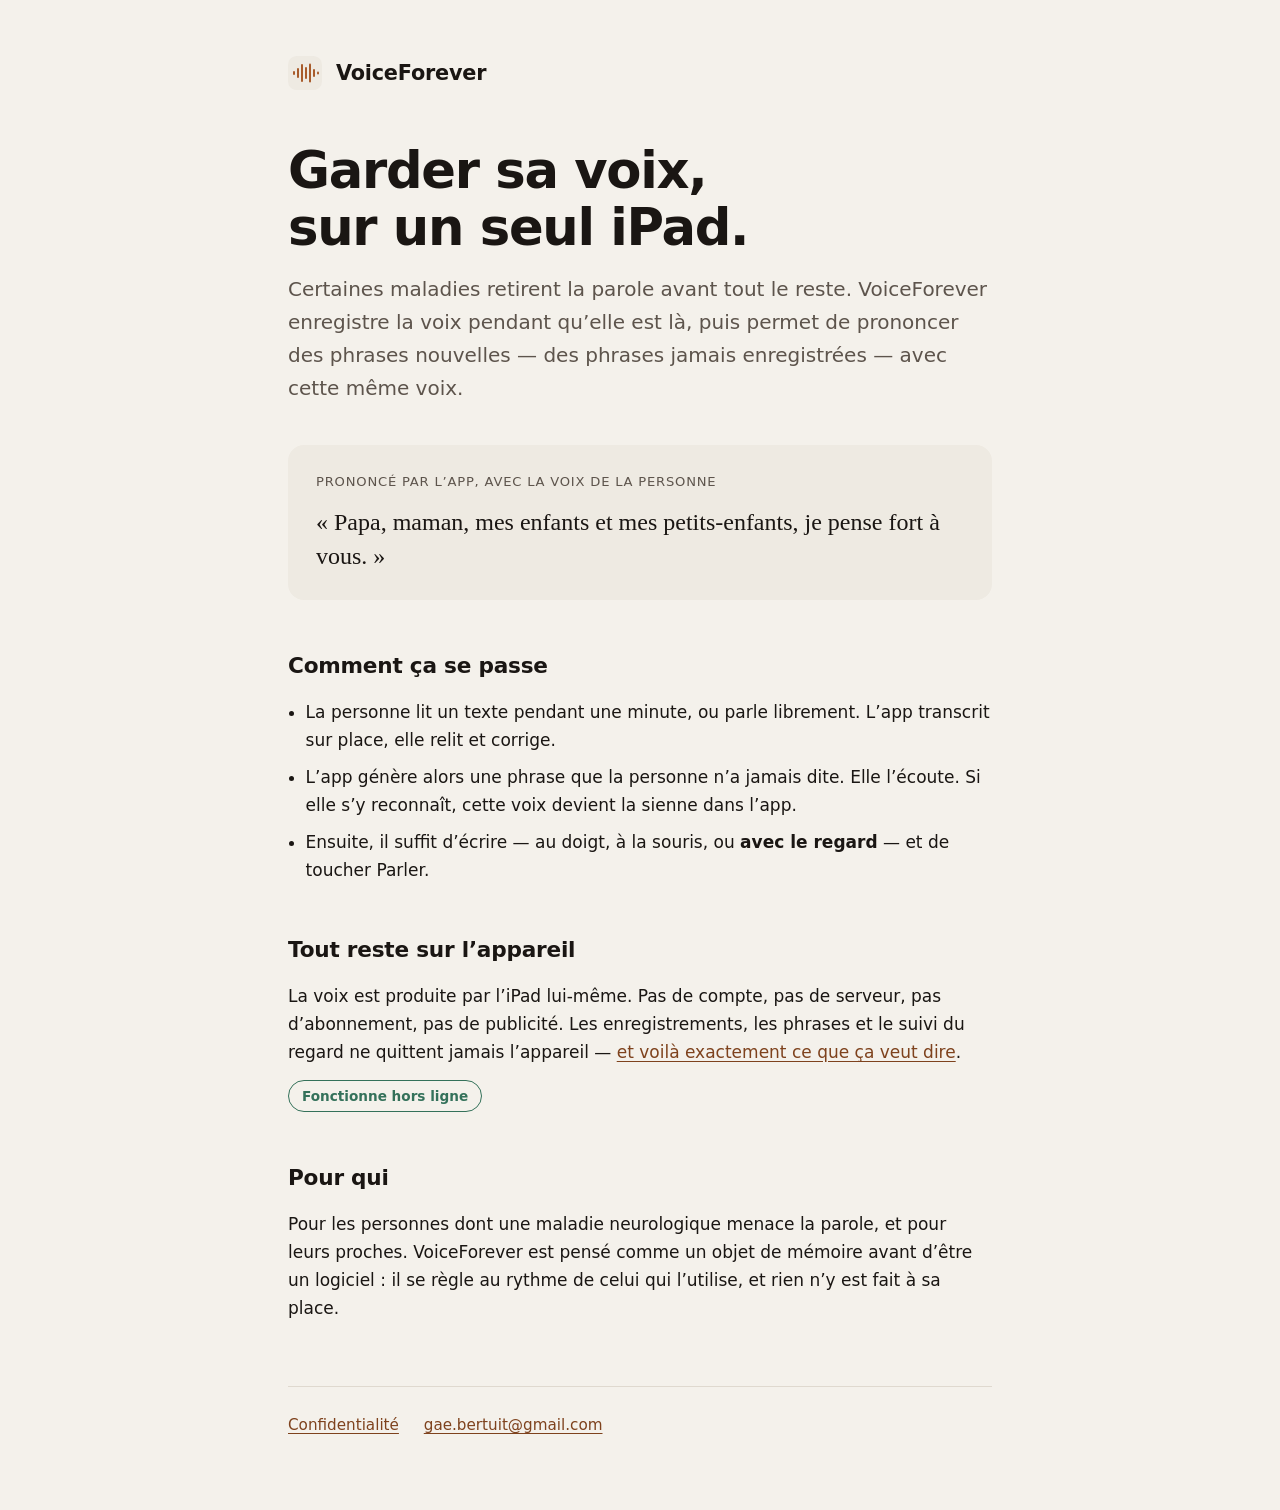
==== index.html @ 605bfa6a "Publier la page VoiceForever et sa politique de confidentialité" ====
<!DOCTYPE html>
<html lang="fr">
<head>
<meta charset="utf-8">
<meta name="viewport" content="width=device-width, initial-scale=1">
<title>VoiceForever — garder sa voix, sur un seul iPad</title>
<meta name="description" content="VoiceForever préserve la voix d’une personne qui risque de perdre l’usage de la parole, puis lui permet de prononcer des phrases nouvelles avec sa propre voix. Tout reste sur l’iPad.">
<meta name="color-scheme" content="light dark">
<meta property="og:title" content="VoiceForever">
<meta property="og:description" content="Garder sa voix, sur un seul iPad. Rien ne quitte l’appareil.">
<meta property="og:locale" content="fr_FR">
<link rel="icon" href="favicon.svg" type="image/svg+xml">
<link rel="stylesheet" href="style.css">
</head>
<body>
<div class="wrap">

<header>
  <div class="mark">
    <svg width="34" height="34" viewBox="0 0 34 34" role="img" aria-label="VoiceForever">
      <rect width="34" height="34" rx="8.6" fill="var(--well)"/>
      <g fill="var(--copper)">
        <rect x="5"  y="15"   width="2" height="4"    rx="1"/>
        <rect x="9"  y="12"   width="2" height="10"   rx="1"/>
        <rect x="13" y="8"    width="2" height="18"   rx="1"/>
        <rect x="17" y="11"   width="2" height="12"   rx="1"/>
        <rect x="21" y="7.5"  width="2" height="19"   rx="1"/>
        <rect x="25" y="13"   width="2" height="8"    rx="1"/>
        <rect x="29" y="15.5" width="2" height="3"    rx="1"/>
      </g>
    </svg>
    <span>VoiceForever</span>
  </div>
</header>

<main>
  <h1>Garder sa voix,<br>sur un seul iPad.</h1>
  <p class="lede">
    Certaines maladies retirent la parole avant tout le reste. VoiceForever enregistre la voix
    pendant qu’elle est là, puis permet de prononcer des phrases nouvelles — des phrases jamais
    enregistrées — avec cette même voix.
  </p>

  <div class="said">
    <p class="who">Prononcé par l’app, avec la voix de la personne</p>
    <p class="spoken">« Papa, maman, mes enfants et mes petits-enfants, je pense fort à vous. »</p>
  </div>

  <h2>Comment ça se passe</h2>
  <ul>
    <li>La personne lit un texte pendant une minute, ou parle librement. L’app transcrit sur place, elle relit et corrige.</li>
    <li>L’app génère alors une phrase que la personne n’a jamais dite. Elle l’écoute. Si elle s’y reconnaît, cette voix devient la sienne dans l’app.</li>
    <li>Ensuite, il suffit d’écrire — au doigt, à la souris, ou <strong>avec le regard</strong> — et de toucher Parler.</li>
  </ul>

  <h2>Tout reste sur l’appareil</h2>
  <p>
    La voix est produite par l’iPad lui-même. Pas de compte, pas de serveur, pas d’abonnement,
    pas de publicité. Les enregistrements, les phrases et le suivi du regard ne quittent jamais
    l’appareil — <a href="confidentialite.html">et voilà exactement ce que ça veut dire</a>.
  </p>
  <p><span class="pill">Fonctionne hors ligne</span></p>

  <h2>Pour qui</h2>
  <p>
    Pour les personnes dont une maladie neurologique menace la parole, et pour leurs proches.
    VoiceForever est pensé comme un objet de mémoire avant d’être un logiciel : il se règle au
    rythme de celui qui l’utilise, et rien n’y est fait à sa place.
  </p>
</main>

<footer>
  <a href="confidentialite.html">Confidentialité</a>
  <a href="mailto:gae.bertuit@gmail.com">gae.bertuit@gmail.com</a>
</footer>

</div>
</body>
</html>
---- style.css ----
:root {
  --paper: #F4F1EB;
  --surface: #FCFBF8;
  --well: #EEEAE2;
  --ink: #1A1613;
  --ink-soft: #5D544C;
  --copper: #A85B2B;
  --copper-deep: #7E421D;
  --patina: #34715A;
  --rule: #DFD9CF;
}
@media (prefers-color-scheme: dark) {
  :root {
    --paper: #1A1613;
    --surface: #25201B;
    --well: #2F2922;
    --ink: #F4F1EB;
    --ink-soft: #B7ABA0;
    --copper: #D99A66;
    --copper-deep: #E8B183;
    --patina: #7BB79A;
    --rule: #3A332B;
  }
}
* { box-sizing: border-box; }
html { -webkit-text-size-adjust: 100%; }
body {
  margin: 0;
  background: var(--paper);
  color: var(--ink);
  font: 17px/1.65 -apple-system, BlinkMacSystemFont, "Segoe UI", system-ui, sans-serif;
  padding: 0 24px;
}
.wrap { max-width: 44rem; margin: 0 auto; }
header { padding: 56px 0 8px; }
.mark { display: flex; align-items: center; gap: 14px; }
.mark svg { display: block; }
.mark span { font-size: 1.3rem; font-weight: 600; letter-spacing: -0.01em; }
h1 {
  font-size: clamp(2.1rem, 7vw, 3.2rem);
  line-height: 1.1;
  letter-spacing: -0.025em;
  margin: 40px 0 0;
  font-weight: 600;
}
.lede { font-size: 1.25rem; color: var(--ink-soft); margin: 18px 0 0; }
/* Serif : réservé à ce qui est prononcé. Jamais sur le chrome. */
.spoken {
  font-family: "New York", Iowan Old Style, Palatino, Georgia, serif;
  font-size: 1.5rem;
  line-height: 1.45;
  margin: 0;
}
.said {
  background: var(--well);
  border-radius: 16px;
  padding: 26px 28px;
  margin: 40px 0;
}
.said .who {
  font-size: 0.82rem;
  letter-spacing: 0.06em;
  text-transform: uppercase;
  color: var(--ink-soft);
  margin: 0 0 12px;
}
h2 {
  font-size: 1.35rem;
  letter-spacing: -0.01em;
  margin: 48px 0 12px;
  font-weight: 600;
}
p { margin: 14px 0; }
ul { padding-left: 1.1rem; margin: 14px 0; }
li { margin: 9px 0; }
a { color: var(--copper-deep); text-underline-offset: 3px; }
a:hover { color: var(--copper); }
.pill {
  display: inline-block;
  border: 1px solid var(--patina);
  color: var(--patina);
  border-radius: 999px;
  padding: 4px 13px;
  font-size: 0.85rem;
  font-weight: 600;
}
footer {
  border-top: 1px solid var(--rule);
  margin: 64px 0 0;
  padding: 26px 0 72px;
  color: var(--ink-soft);
  font-size: 0.95rem;
}
footer a { margin-right: 20px; }
/* Page Confidentialité */
.back { display: inline-block; font-weight: 600; text-decoration: none; }
.updated { color: var(--ink-soft); margin: 6px 0 0; }
.said .lede { margin: 0; font-size: 1.15rem; color: var(--ink); }
main h1 { margin-top: 44px; }
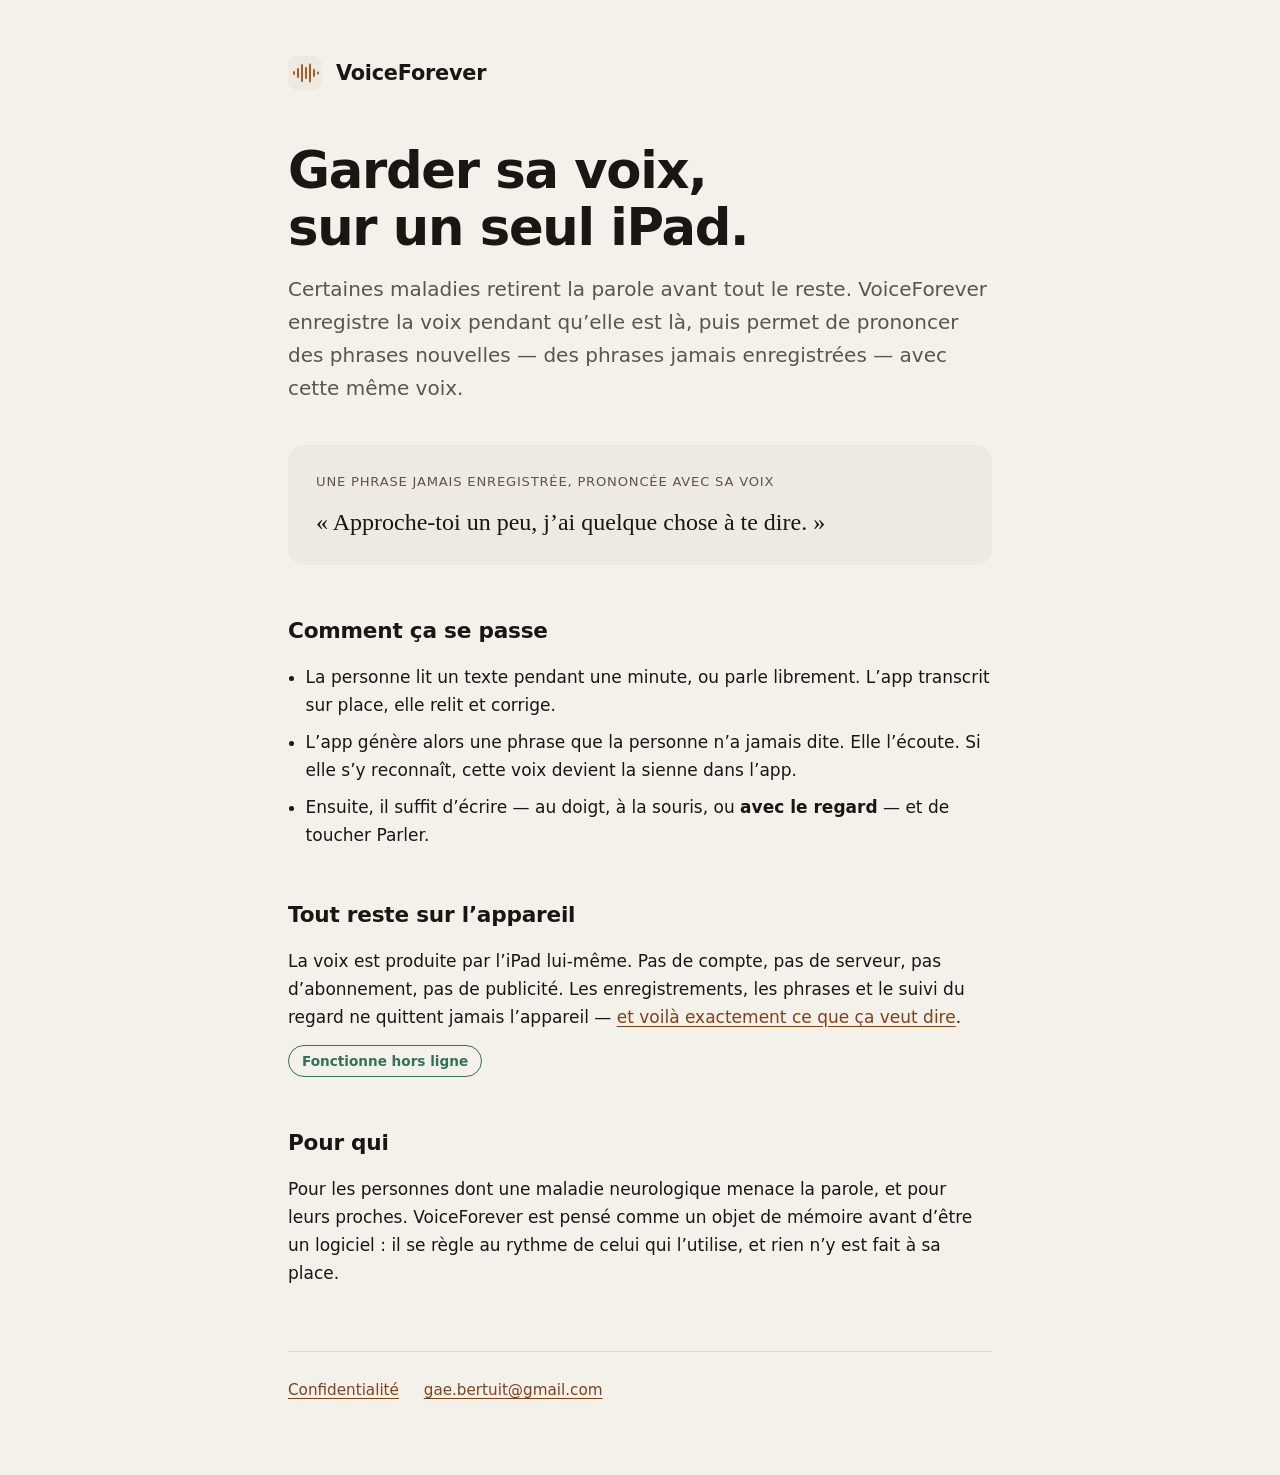
==== commit 4f4f3d74: "Remplacer la phrase d'exemple par une phrase que quelqu'un dirait vraiment" ====
--- a/index.html
+++ b/index.html
@@ -42,8 +42,8 @@
   </p>
 
   <div class="said">
-    <p class="who">Prononcé par l’app, avec la voix de la personne</p>
-    <p class="spoken">« Papa, maman, mes enfants et mes petits-enfants, je pense fort à vous. »</p>
+    <p class="who">Une phrase jamais enregistrée, prononcée avec sa voix</p>
+    <p class="spoken">« Approche-toi un peu, j’ai quelque chose à te dire. »</p>
   </div>
 
   <h2>Comment ça se passe</h2>
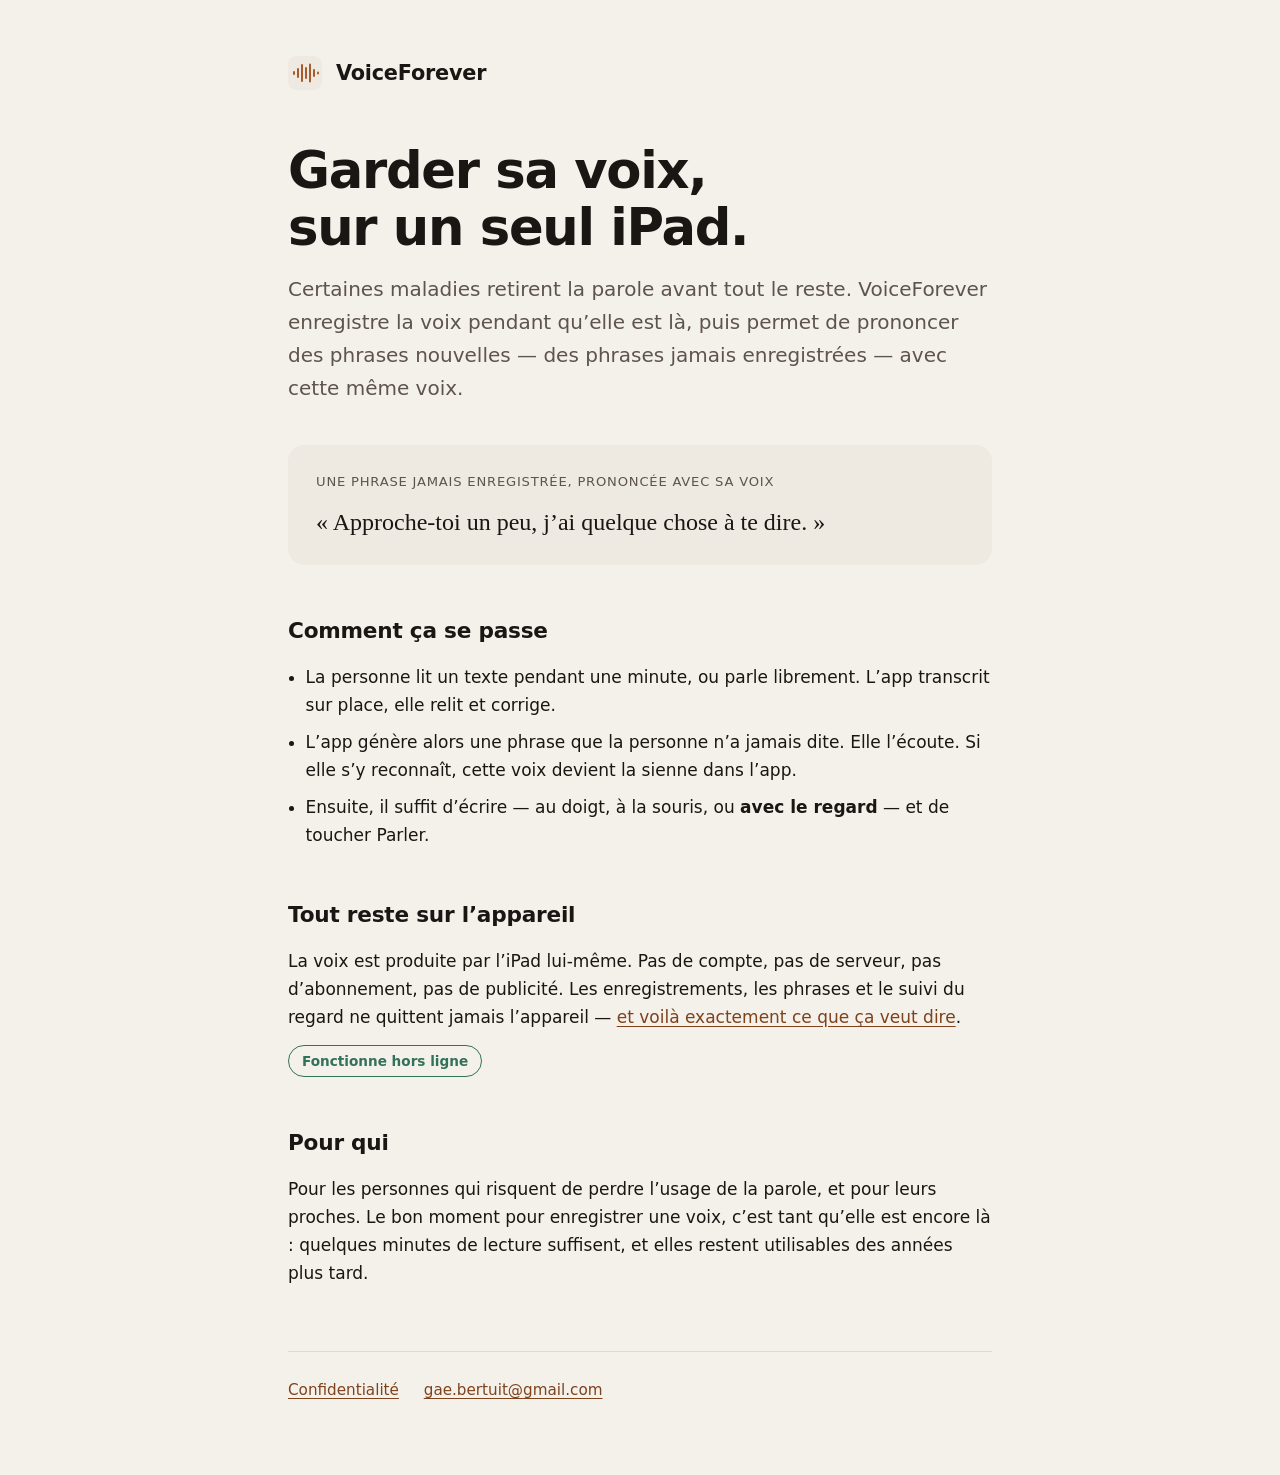
==== commit 1bdde08d: "Dire pour qui c'est fait, sans métaphore" ====
--- a/index.html
+++ b/index.html
@@ -63,9 +63,9 @@
 
   <h2>Pour qui</h2>
   <p>
-    Pour les personnes dont une maladie neurologique menace la parole, et pour leurs proches.
-    VoiceForever est pensé comme un objet de mémoire avant d’être un logiciel : il se règle au
-    rythme de celui qui l’utilise, et rien n’y est fait à sa place.
+    Pour les personnes qui risquent de perdre l’usage de la parole, et pour leurs proches. Le
+    bon moment pour enregistrer une voix, c’est tant qu’elle est encore là : quelques minutes
+    de lecture suffisent, et elles restent utilisables des années plus tard.
   </p>
 </main>
 
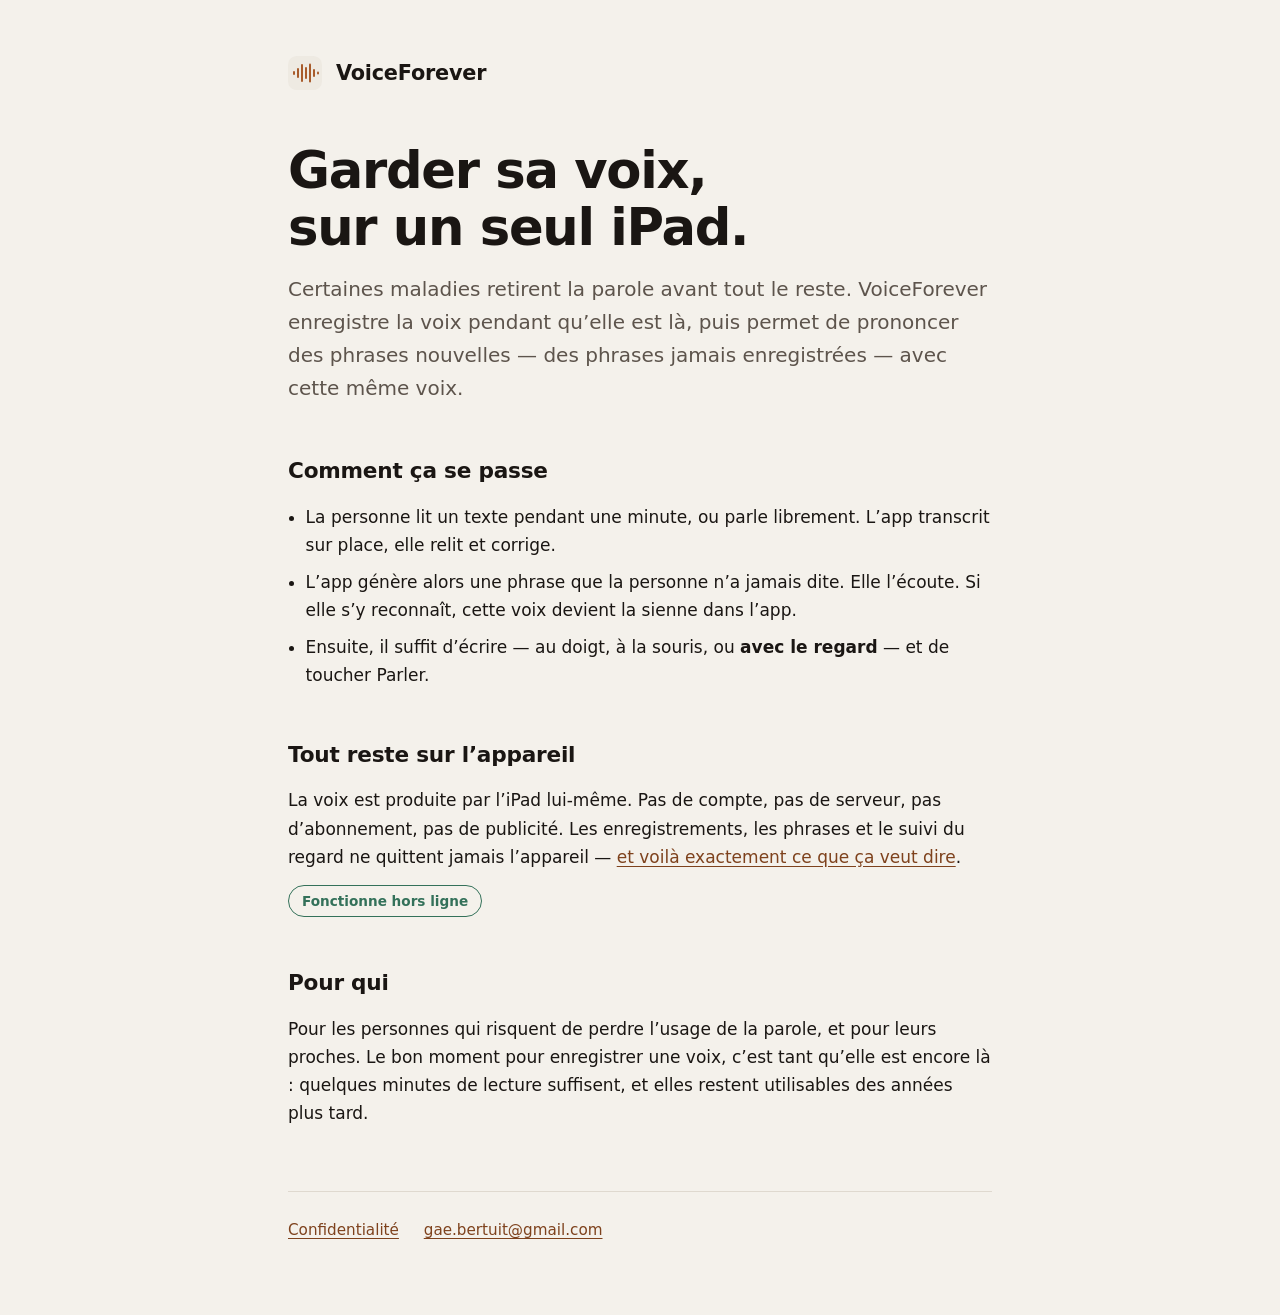
==== commit b35a98f8: "Retirer l'encart de phrase : une page web ne peut pas faire entendre une voix" ====
--- a/index.html
+++ b/index.html
@@ -41,11 +41,6 @@
     enregistrées — avec cette même voix.
   </p>
 
-  <div class="said">
-    <p class="who">Une phrase jamais enregistrée, prononcée avec sa voix</p>
-    <p class="spoken">« Approche-toi un peu, j’ai quelque chose à te dire. »</p>
-  </div>
-
   <h2>Comment ça se passe</h2>
   <ul>
     <li>La personne lit un texte pendant une minute, ou parle librement. L’app transcrit sur place, elle relit et corrige.</li>
--- a/style.css
+++ b/style.css
@@ -44,25 +44,11 @@
   font-weight: 600;
 }
 .lede { font-size: 1.25rem; color: var(--ink-soft); margin: 18px 0 0; }
-/* Serif : réservé à ce qui est prononcé. Jamais sur le chrome. */
-.spoken {
-  font-family: "New York", Iowan Old Style, Palatino, Georgia, serif;
-  font-size: 1.5rem;
-  line-height: 1.45;
-  margin: 0;
-}
 .said {
   background: var(--well);
   border-radius: 16px;
   padding: 26px 28px;
   margin: 40px 0;
-}
-.said .who {
-  font-size: 0.82rem;
-  letter-spacing: 0.06em;
-  text-transform: uppercase;
-  color: var(--ink-soft);
-  margin: 0 0 12px;
 }
 h2 {
   font-size: 1.35rem;
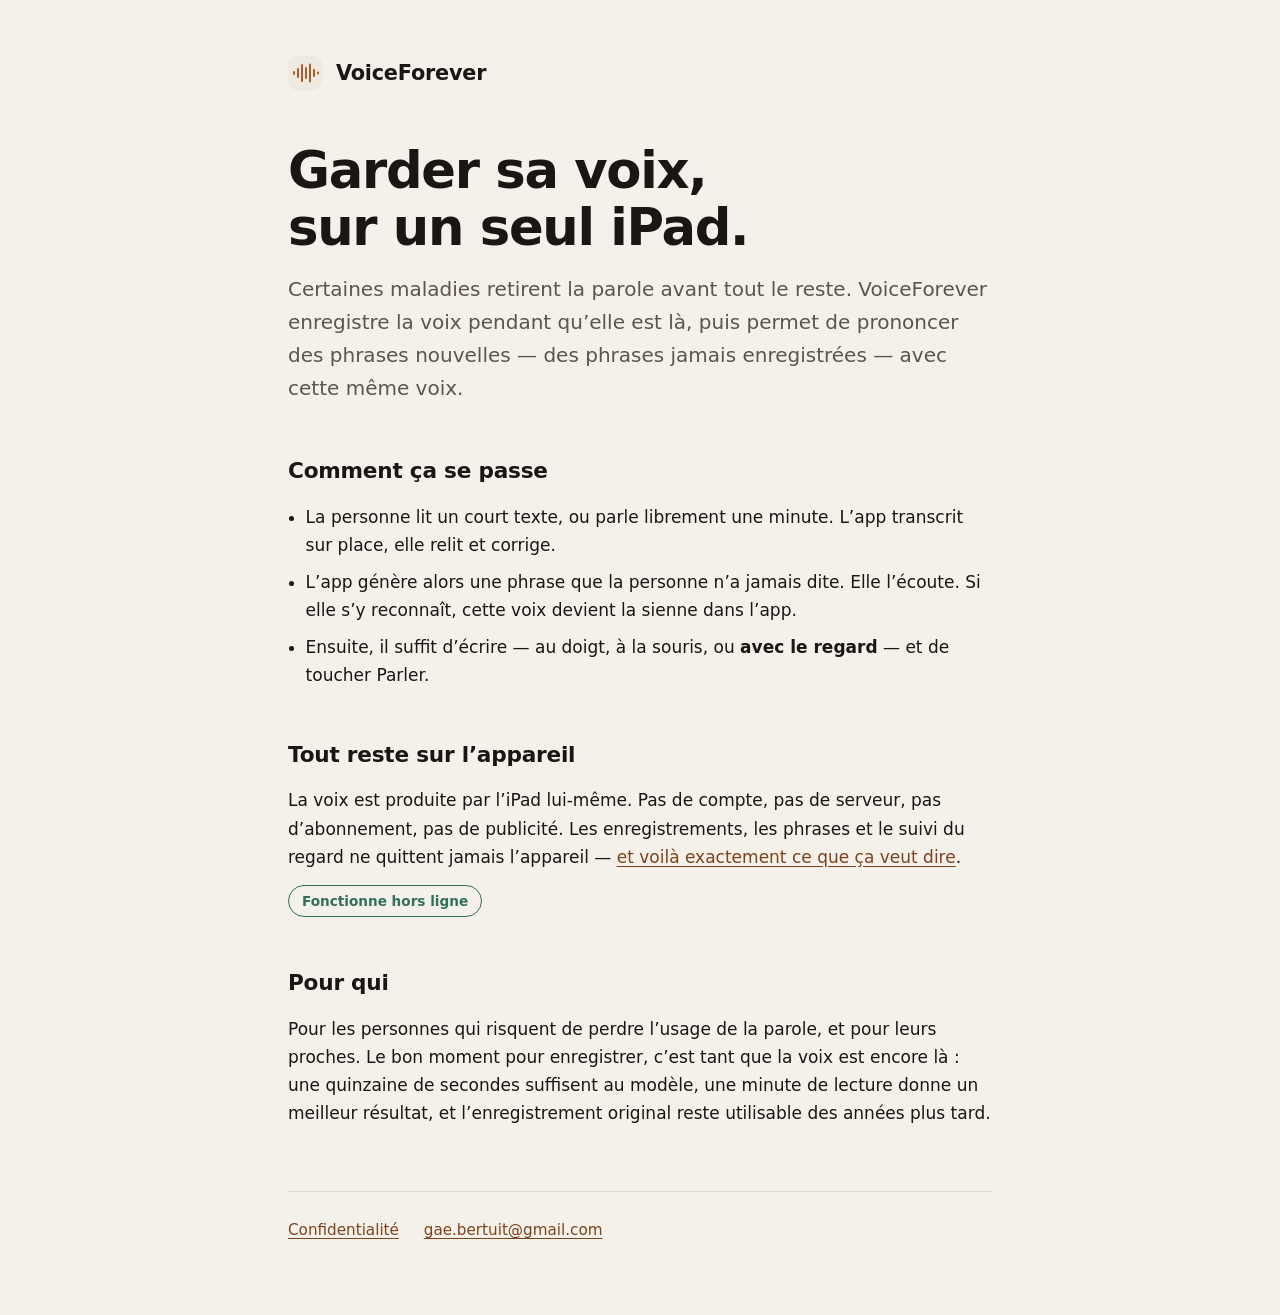
==== commit e8c8dafa: "Corriger la durée d'enregistrement nécessaire" ====
--- a/index.html
+++ b/index.html
@@ -43,7 +43,7 @@
 
   <h2>Comment ça se passe</h2>
   <ul>
-    <li>La personne lit un texte pendant une minute, ou parle librement. L’app transcrit sur place, elle relit et corrige.</li>
+    <li>La personne lit un court texte, ou parle librement une minute. L’app transcrit sur place, elle relit et corrige.</li>
     <li>L’app génère alors une phrase que la personne n’a jamais dite. Elle l’écoute. Si elle s’y reconnaît, cette voix devient la sienne dans l’app.</li>
     <li>Ensuite, il suffit d’écrire — au doigt, à la souris, ou <strong>avec le regard</strong> — et de toucher Parler.</li>
   </ul>
@@ -59,8 +59,9 @@
   <h2>Pour qui</h2>
   <p>
     Pour les personnes qui risquent de perdre l’usage de la parole, et pour leurs proches. Le
-    bon moment pour enregistrer une voix, c’est tant qu’elle est encore là : quelques minutes
-    de lecture suffisent, et elles restent utilisables des années plus tard.
+    bon moment pour enregistrer, c’est tant que la voix est encore là : une quinzaine de
+    secondes suffisent au modèle, une minute de lecture donne un meilleur résultat, et
+    l’enregistrement original reste utilisable des années plus tard.
   </p>
 </main>
 
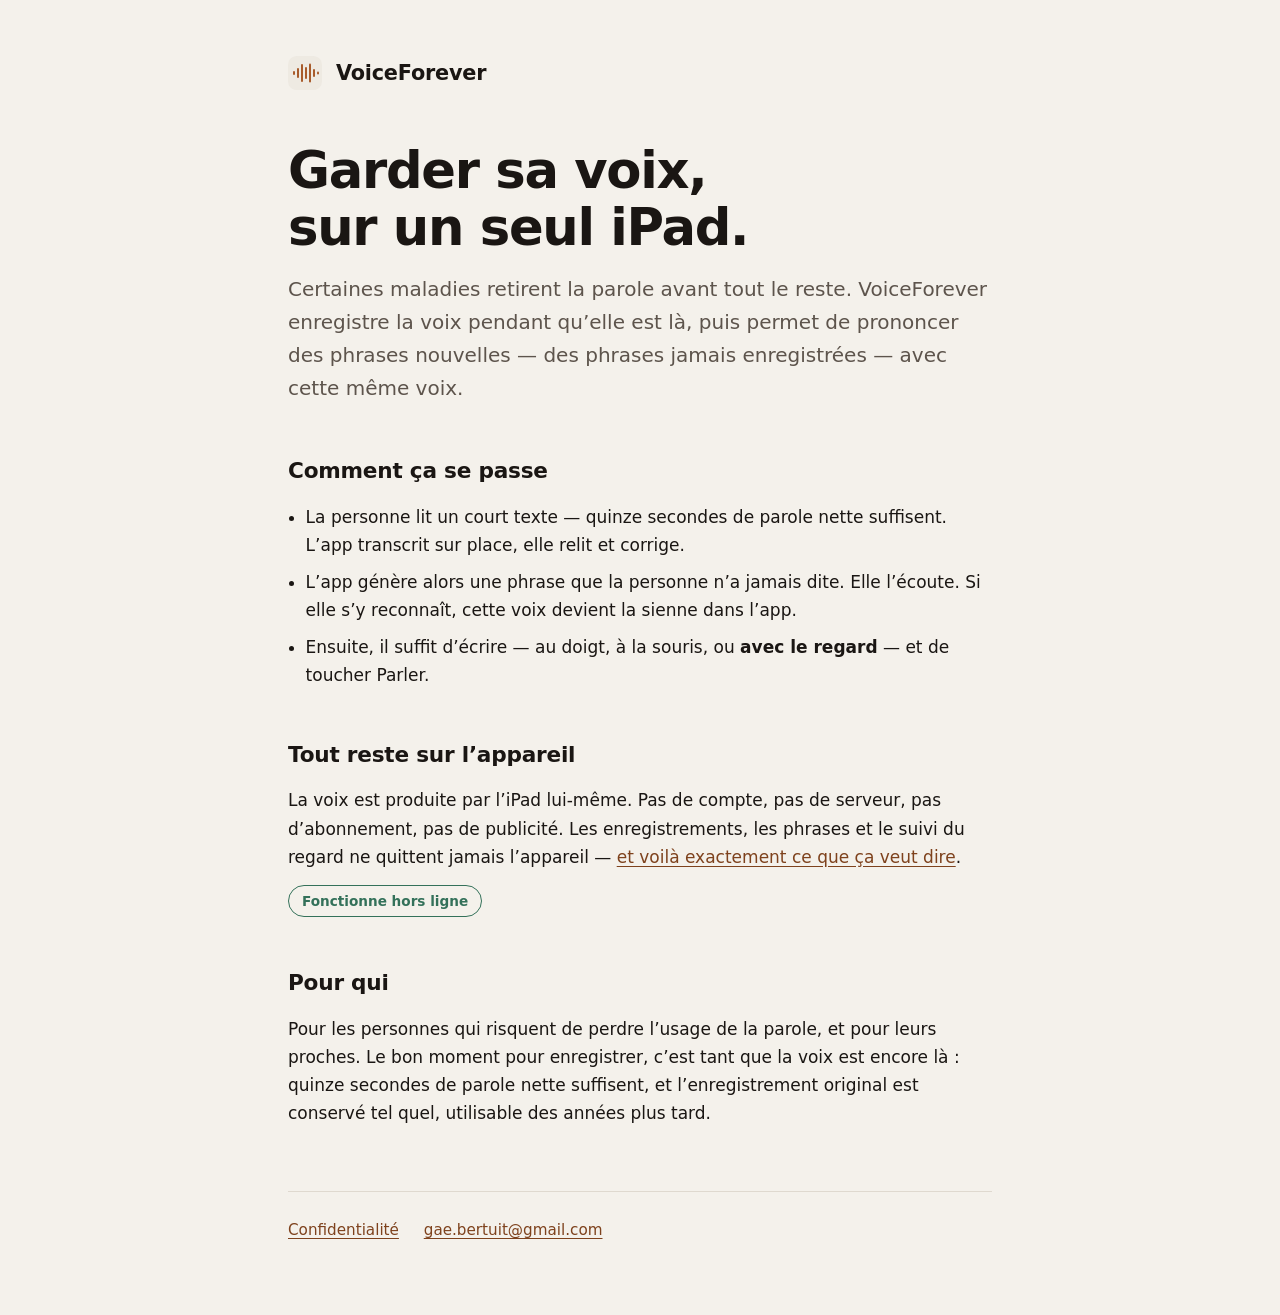
==== commit bc5e7c92: "Quinze secondes : ce que le moteur écoute réellement" ====
--- a/index.html
+++ b/index.html
@@ -43,7 +43,7 @@
 
   <h2>Comment ça se passe</h2>
   <ul>
-    <li>La personne lit un court texte, ou parle librement une minute. L’app transcrit sur place, elle relit et corrige.</li>
+    <li>La personne lit un court texte — quinze secondes de parole nette suffisent. L’app transcrit sur place, elle relit et corrige.</li>
     <li>L’app génère alors une phrase que la personne n’a jamais dite. Elle l’écoute. Si elle s’y reconnaît, cette voix devient la sienne dans l’app.</li>
     <li>Ensuite, il suffit d’écrire — au doigt, à la souris, ou <strong>avec le regard</strong> — et de toucher Parler.</li>
   </ul>
@@ -59,9 +59,9 @@
   <h2>Pour qui</h2>
   <p>
     Pour les personnes qui risquent de perdre l’usage de la parole, et pour leurs proches. Le
-    bon moment pour enregistrer, c’est tant que la voix est encore là : une quinzaine de
-    secondes suffisent au modèle, une minute de lecture donne un meilleur résultat, et
-    l’enregistrement original reste utilisable des années plus tard.
+    bon moment pour enregistrer, c’est tant que la voix est encore là : quinze secondes de
+    parole nette suffisent, et l’enregistrement original est conservé tel quel, utilisable
+    des années plus tard.
   </p>
 </main>
 
